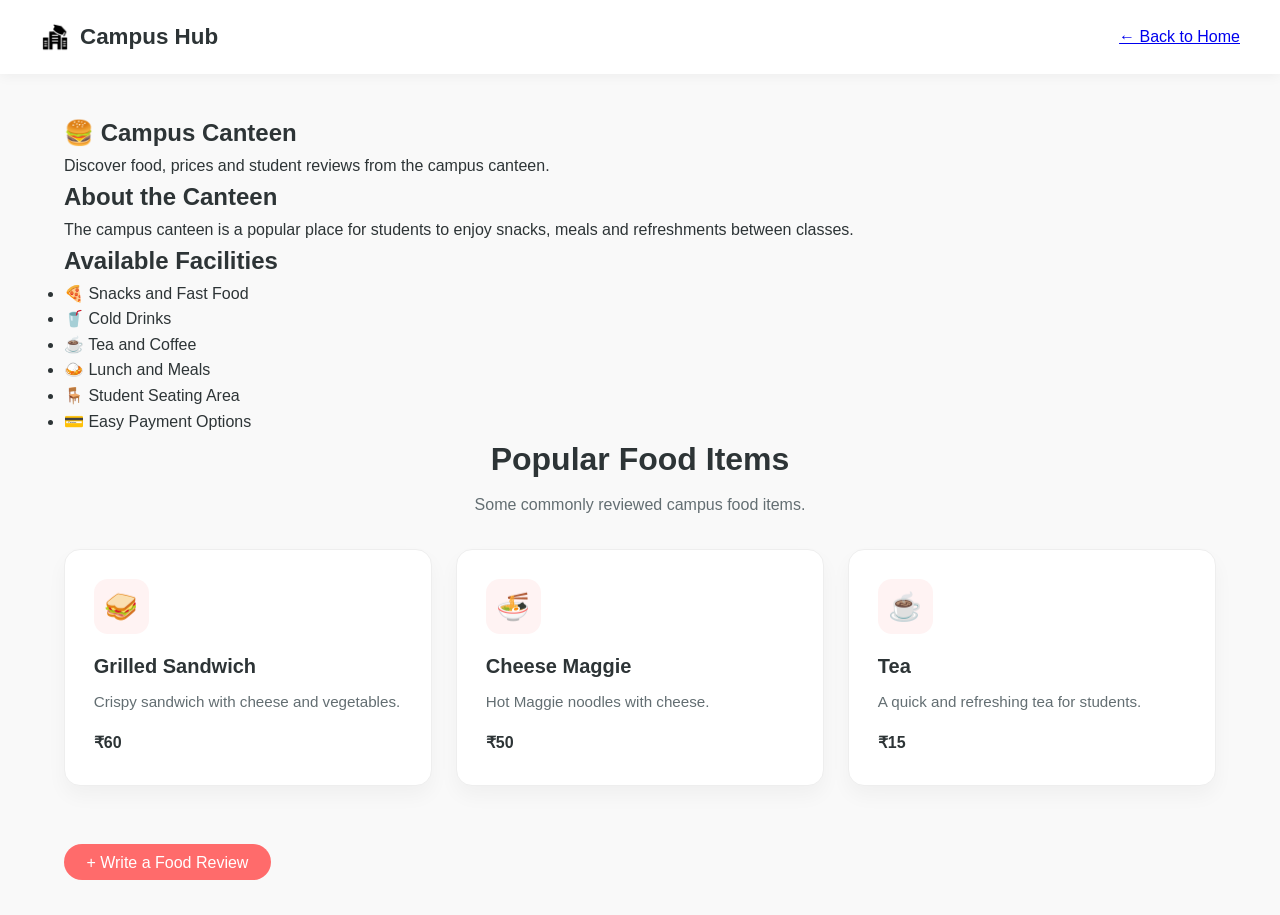
==== canteen.html @ 3b1620af "First commit" ====
<!DOCTYPE html>
<html lang="en">

<head>
    <meta charset="UTF-8">
    <meta name="viewport" content="width=device-width, initial-scale=1.0">

    <title>Canteen | Campus Hub</title>

    <link rel="stylesheet" href="style.css">
</head>

<body>

    <nav class="navbar">

        <div class="nav-container">

            <a href="index.html" class="logo">
                <img src="campus.png" alt="Campus Hub Logo">
                Campus Hub
            </a>

            <a href="index.html" class="back-link">
                ← Back to Home
            </a>

        </div>

    </nav>


    <main class="container">

        <section class="page-header">

            <h1>🍔 Campus Canteen</h1>

            <p>
                Discover food, prices and student reviews
                from the campus canteen.
            </p>

        </section>


        <section class="info-section">

            <div class="info-card">

                <h2>About the Canteen</h2>

                <p>
                    The campus canteen is a popular place for
                    students to enjoy snacks, meals and
                    refreshments between classes.
                </p>

            </div>


            <div class="info-card">

                <h2>Available Facilities</h2>

                <ul class="facility-list">

                    <li>🍕 Snacks and Fast Food</li>

                    <li>🥤 Cold Drinks</li>

                    <li>☕ Tea and Coffee</li>

                    <li>🍛 Lunch and Meals</li>

                    <li>🪑 Student Seating Area</li>

                    <li>💳 Easy Payment Options</li>

                </ul>

            </div>

        </section>


        <section class="food-section">

            <div class="section-heading">

                <h2>Popular Food Items</h2>

                <p>
                    Some commonly reviewed campus food items.
                </p>

            </div>


            <div class="location-grid">

                <div class="location-card">

                    <div class="location-icon">
                        🥪
                    </div>

                    <h3>Grilled Sandwich</h3>

                    <p>
                        Crispy sandwich with cheese and
                        vegetables.
                    </p>

                    <strong>₹60</strong>

                </div>


                <div class="location-card">

                    <div class="location-icon">
                        🍜
                    </div>

                    <h3>Cheese Maggie</h3>

                    <p>
                        Hot Maggie noodles with cheese.
                    </p>

                    <strong>₹50</strong>

                </div>


                <div class="location-card">

                    <div class="location-icon">
                        ☕
                    </div>

                    <h3>Tea</h3>

                    <p>
                        A quick and refreshing tea for
                        students.
                    </p>

                    <strong>₹15</strong>

                </div>

            </div>

        </section>


        <div class="page-button">

            <a href="add-review.html" class="add-btn">
                + Write a Food Review
            </a>

        </div>

    </main>

</body>

</html>
---- style.css ----
:root {
    --primary-color: #ff6b6b;
    --secondary-color: #4ecdc4;
    --text-dark: #2d3436;
    --text-light: #636e72;
    --bg-light: #f9f9f9;
    --white: #ffffff;
    --card-shadow: 0 10px 20px rgba(0, 0, 0, 0.04);
    --transition: all 0.3s ease;
}

* {
    margin: 0;
    padding: 0;
    box-sizing: border-box;
    font-family: Arial, sans-serif;
}

body {
    background-color: var(--bg-light);
    color: var(--text-dark);
    line-height: 1.6;
}

.navbar {
    background: #ffffff;
    padding: 1.2rem 2rem;
    box-shadow: 0 2px 12px rgba(0, 0, 0, 0.05);

    position: sticky;
    top: 0;
    z-index: 100;
}

.nav-container {
    max-width: 1200px;
    margin: 0 auto;

    display: flex;
    justify-content: space-between;
    align-items: center;
}

.logo {
    font-size: 1.4rem;
    font-weight: 700;
    color: var(--text-dark);
    text-decoration: none;
}

.add-btn {
    background-color: var(--primary-color);
    color: white;

    padding: 0.6rem 1.4rem;
    border-radius: 25px;

    font-weight: 500;
    text-decoration: none;

    transition: var(--transition);
}

.add-btn:hover {
    background-color: #ff5252;
    transform: translateY(-2px);
}


.container {
    max-width: 1200px;
    margin: 0 auto;
    padding: 2.5rem 1.5rem;
}

.hero-section {
    text-align: center;
    margin-bottom: 4rem;
}

.hero-section h1 {
    font-size: 2.6rem;
    margin-bottom: 0.6rem;
}

.hero-section p {
    color: var(--text-light);
    max-width: 600px;
    margin: 0 auto;
    font-size: 1.05rem;
}


.section-heading {
    text-align: center;
    margin-bottom: 2rem;
}

.section-heading h2 {
    font-size: 2rem;
    margin-bottom: 0.4rem;
}

.section-heading p {
    color: var(--text-light);
}


.campus-section {
    margin-bottom: 5rem;
}

.location-grid {
    display: grid;

    grid-template-columns: repeat(3, 1fr);

    gap: 1.5rem;
}

.location-card {
    background: var(--white);

    padding: 1.8rem;

    border-radius: 16px;

    box-shadow: var(--card-shadow);

    border: 1px solid #eeeeee;

    transition: var(--transition);
}

.location-card:hover {
    transform: translateY(-7px);

    box-shadow: 0 15px 30px rgba(0, 0, 0, 0.08);
}

.location-icon {
    width: 55px;
    height: 55px;

    display: flex;
    align-items: center;
    justify-content: center;

    background: #fff3f3;

    border-radius: 14px;

    font-size: 1.7rem;

    margin-bottom: 1rem;
}

.location-card h3 {
    font-size: 1.25rem;
    margin-bottom: 0.5rem;
}

.location-card p {
    color: var(--text-light);
    font-size: 0.95rem;
    margin-bottom: 1rem;
}

.explore-link {
    color: var(--primary-color);
    text-decoration: none;
    font-weight: 600;
}

.explore-link:hover {
    text-decoration: underline;
}


.student-section {
    margin-bottom: 5rem;
}

.student-review-grid {
    display: grid;

    grid-template-columns: repeat(3, 1fr);

    gap: 1.5rem;
}

.student-review {
    background: white;

    padding: 1.8rem;

    border-radius: 16px;

    box-shadow: var(--card-shadow);

    transition: var(--transition);
}

.student-review:hover {
    transform: translateY(-6px);

    box-shadow: 0 15px 30px rgba(0, 0, 0, 0.08);
}

.student-top {
    display: flex;
    align-items: center;

    gap: 1rem;

    margin-bottom: 1rem;
}

.student-avatar {
    width: 50px;
    height: 50px;

    border-radius: 50%;

    background: var(--secondary-color);

    color: white;

    display: flex;
    align-items: center;
    justify-content: center;

    font-weight: bold;
}

.student-top h3 {
    font-size: 1rem;
}

.student-top p {
    color: var(--text-light);
    font-size: 0.8rem;
}

.student-stars {
    margin-bottom: 1rem;
}

.student-message {
    color: #4a5568;
    font-size: 0.95rem;
}


.food-section {
    margin-bottom: 4rem;
}

.reviews-grid {
    display: grid;

    grid-template-columns: repeat(3, 1fr);

    gap: 2rem;
}

.review-card {
    background: #ffffff;

    border-radius: 16px;

    padding: 1.6rem;

    box-shadow: var(--card-shadow);

    transition: var(--transition);

    border: 1px solid #eeeeee;

    display: flex;
    flex-direction: column;
}

.review-card:hover {
    transform: translateY(-6px);

    box-shadow: 0 15px 30px rgba(0, 0, 0, 0.08);
}

.review-card h3 {
    font-size: 1.25rem;

    margin-bottom: 0.4rem;

    display: flex;

    justify-content: space-between;

    align-items: center;

    gap: 10px;
}

.price-tag {
    background-color: rgba(78, 205, 196, 0.12);

    color: #2b7a74;

    padding: 0.2rem 0.7rem;

    border-radius: 20px;

    font-size: 0.85rem;

    font-weight: 600;

    white-space: nowrap;
}

.meta-info {
    font-size: 0.85rem;

    color: var(--text-light);

    margin-bottom: 0.8rem;
}

.stars {
    font-size: 1rem;

    margin-bottom: 1.2rem;
}

.review-desc {
    color: #4a5568;

    font-size: 0.95rem;

    line-height: 1.6;

    margin-bottom: 1.6rem;

    flex-grow: 1;
}

.delete-btn {
    background-color: #fff5f5;

    color: #e53e3e;

    border: none;

    padding: 0.5rem 1.1rem;

    border-radius: 8px;

    cursor: pointer;

    font-weight: 500;

    align-self: flex-start;
}

.delete-btn:hover {
    background-color: #e53e3e;
    color: white;
}

.no-reviews {
    grid-column: 1 / -1;

    text-align: center;

    color: var(--text-light);

    padding: 4rem 2rem;

    background: white;

    border-radius: 16px;

    border: 2px dashed #e2e8f0;
}


.form-wrapper {
    background: white;

    padding: 2.5rem;

    border-radius: 16px;

    box-shadow: var(--card-shadow);

    max-width: 580px;

    margin: 0 auto;
}

.form-wrapper h2 {
    font-size: 1.6rem;

    margin-bottom: 0.3rem;
}

.form-subtitle {
    color: var(--text-light);

    font-size: 0.9rem;

    margin-bottom: 2rem;
}

label {
    display: block;

    margin-top: 1.2rem;

    font-weight: 500;

    font-size: 0.9rem;

    margin-bottom: 0.4rem;
}

input,
select,
textarea {
    width: 100%;

    padding: 0.8rem 1rem;

    border: 1px solid #e2e8f0;

    border-radius: 8px;

    font-size: 0.95rem;

    outline: none;
}

input:focus,
select:focus,
textarea:focus {
    border-color: var(--primary-color);
}

textarea {
    height: 110px;

    resize: vertical;
}

form button {
    width: 100%;

    background-color: var(--primary-color);

    color: white;

    border: none;

    padding: 0.9rem;

    border-radius: 8px;

    font-size: 1rem;

    font-weight: 600;

    margin-top: 2rem;

    cursor: pointer;
}

form button:hover {
    background-color: #ff5252;
}


@media (max-width: 900px) {

    .location-grid,
    .student-review-grid,
    .reviews-grid {
        grid-template-columns: repeat(2, 1fr);
    }

}


@media (max-width: 600px) {

    .navbar {
        padding: 1rem;
    }

    .logo {
        font-size: 1.1rem;
    }

    .add-btn {
        padding: 0.5rem 0.8rem;
        font-size: 0.85rem;
    }

    .hero-section h1 {
        font-size: 2rem;
    }

    .location-grid,
    .student-review-grid,
    .reviews-grid {
        grid-template-columns: 1fr;
    }

    .container {
        padding: 2rem 1rem;
    }

}

.logo {
    display: flex;
    align-items: center;
    gap: 10px;
    text-decoration: none;
}

.logo img {
    width: 30px;
    height: 30px;
    object-fit: contain;
}
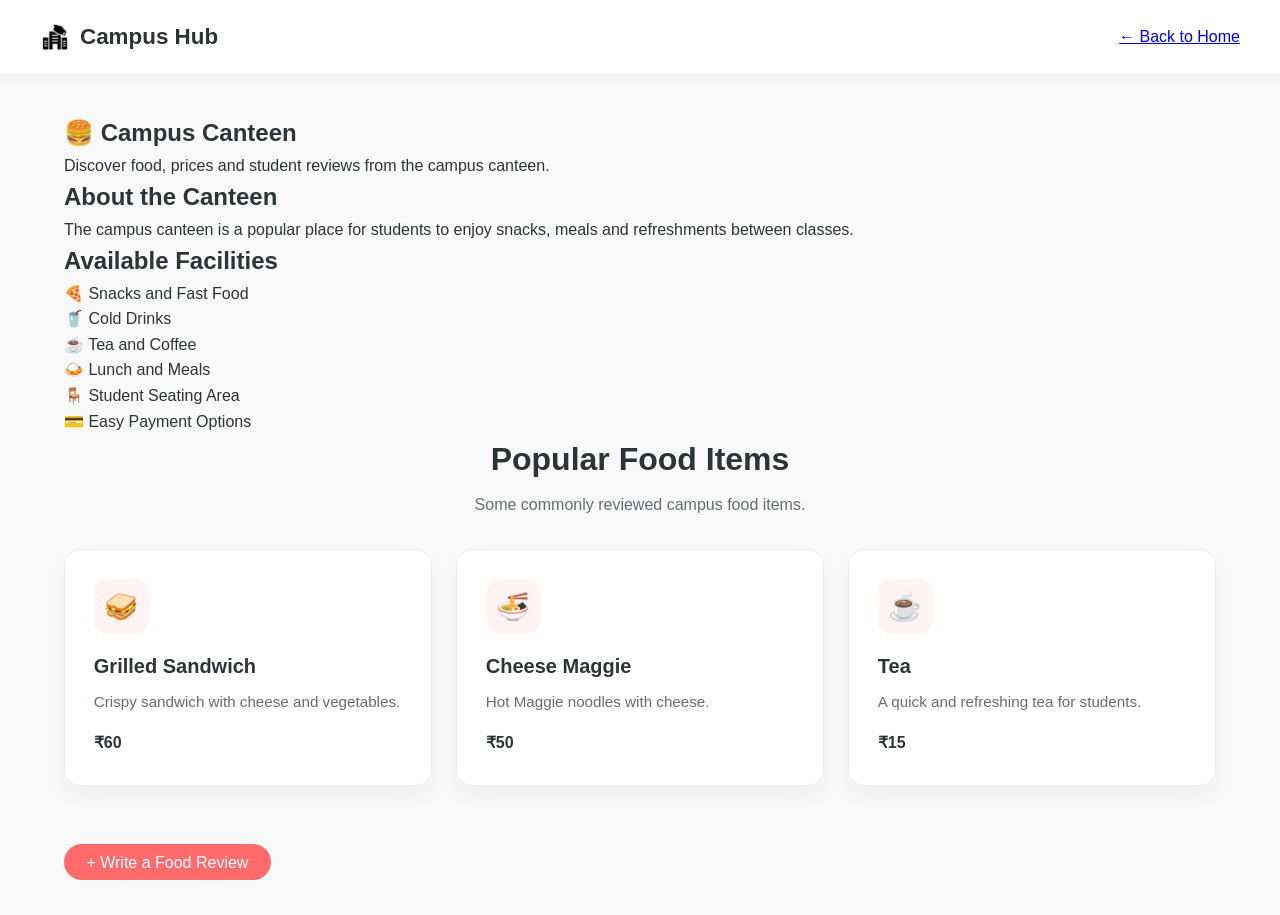
==== commit 40922e99: "modified the bullets" ====
--- a/canteen.html
+++ b/canteen.html
@@ -63,7 +63,7 @@
 
                 <h2>Available Facilities</h2>
 
-                <ul class="facility-list">
+                <ul class="facility-list" style="list-style-type: none;">
 
                     <li>🍕 Snacks and Fast Food</li>
 
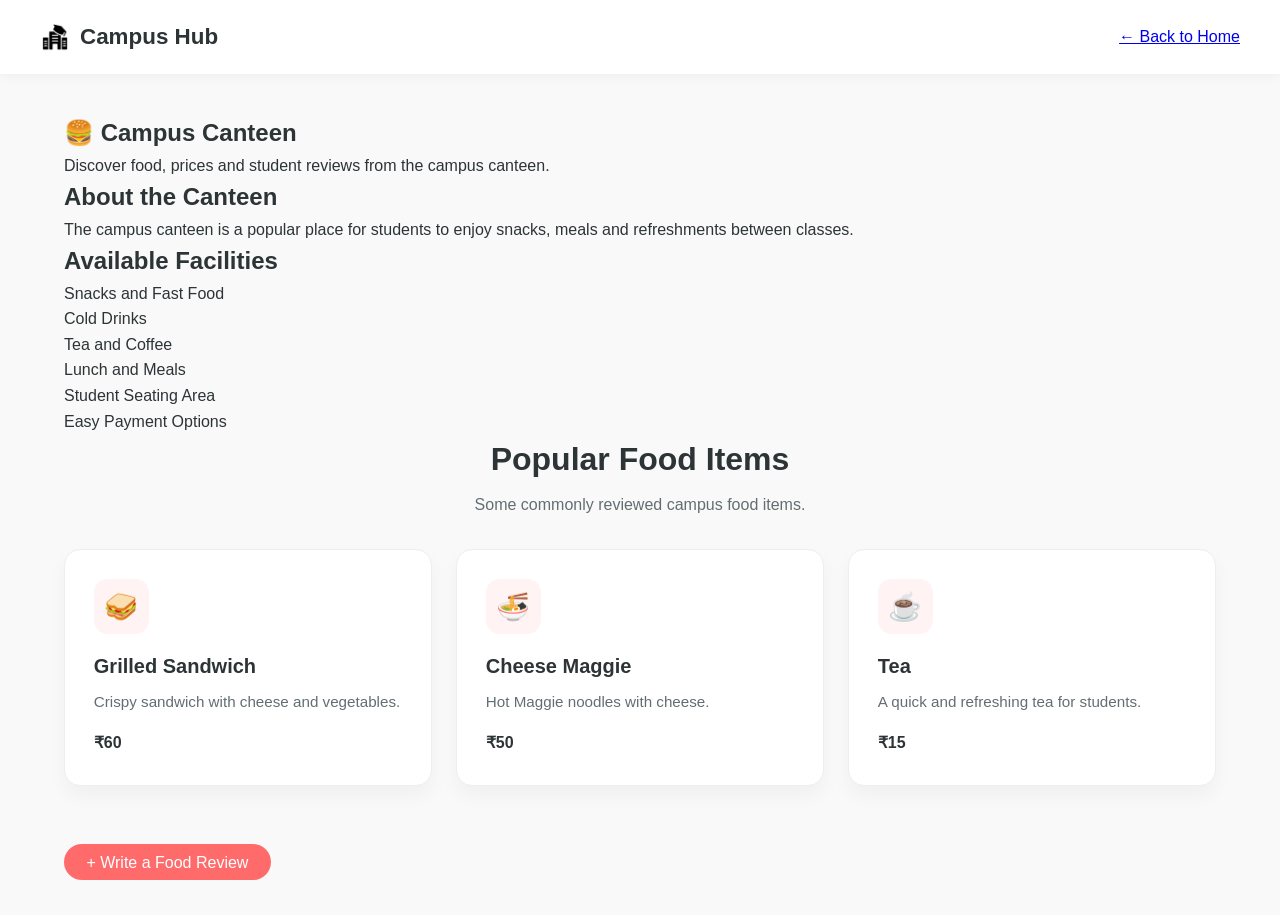
==== commit 9df21894: "Change facility list from unordered to ordered" ====
--- a/canteen.html
+++ b/canteen.html
@@ -63,21 +63,21 @@
 
                 <h2>Available Facilities</h2>
 
-                <ul class="facility-list" style="list-style-type: none;">
+                <ol class="facility-list" style="list-style-type: none;">
 
-                    <li>🍕 Snacks and Fast Food</li>
+                    <li>Snacks and Fast Food</li>
 
-                    <li>🥤 Cold Drinks</li>
+                    <li>Cold Drinks</li>
 
-                    <li>☕ Tea and Coffee</li>
+                    <li>Tea and Coffee</li>
 
-                    <li>🍛 Lunch and Meals</li>
+                    <li>Lunch and Meals</li>
 
-                    <li>🪑 Student Seating Area</li>
+                    <li>Student Seating Area</li>
 
-                    <li>💳 Easy Payment Options</li>
+                    <li>Easy Payment Options</li>
 
-                </ul>
+                </ol>
 
             </div>
 
@@ -168,4 +168,4 @@
 
 </body>
 
-</html>+</html>
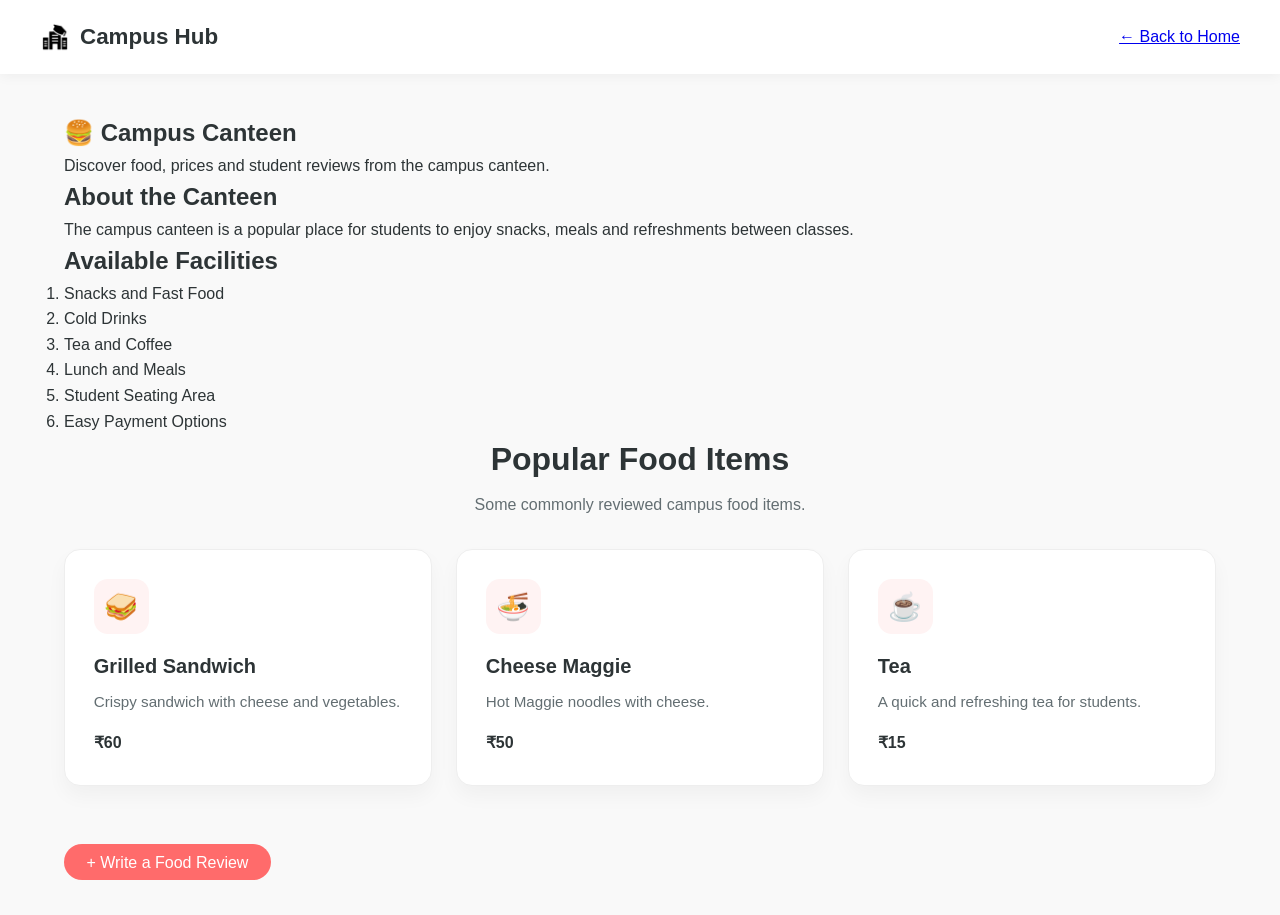
==== commit 97671c8c: "Remove inline style from facility list" ====
--- a/canteen.html
+++ b/canteen.html
@@ -63,7 +63,7 @@
 
                 <h2>Available Facilities</h2>
 
-                <ol class="facility-list" style="list-style-type: none;">
+                <ol class="facility-list">
 
                     <li>Snacks and Fast Food</li>
 
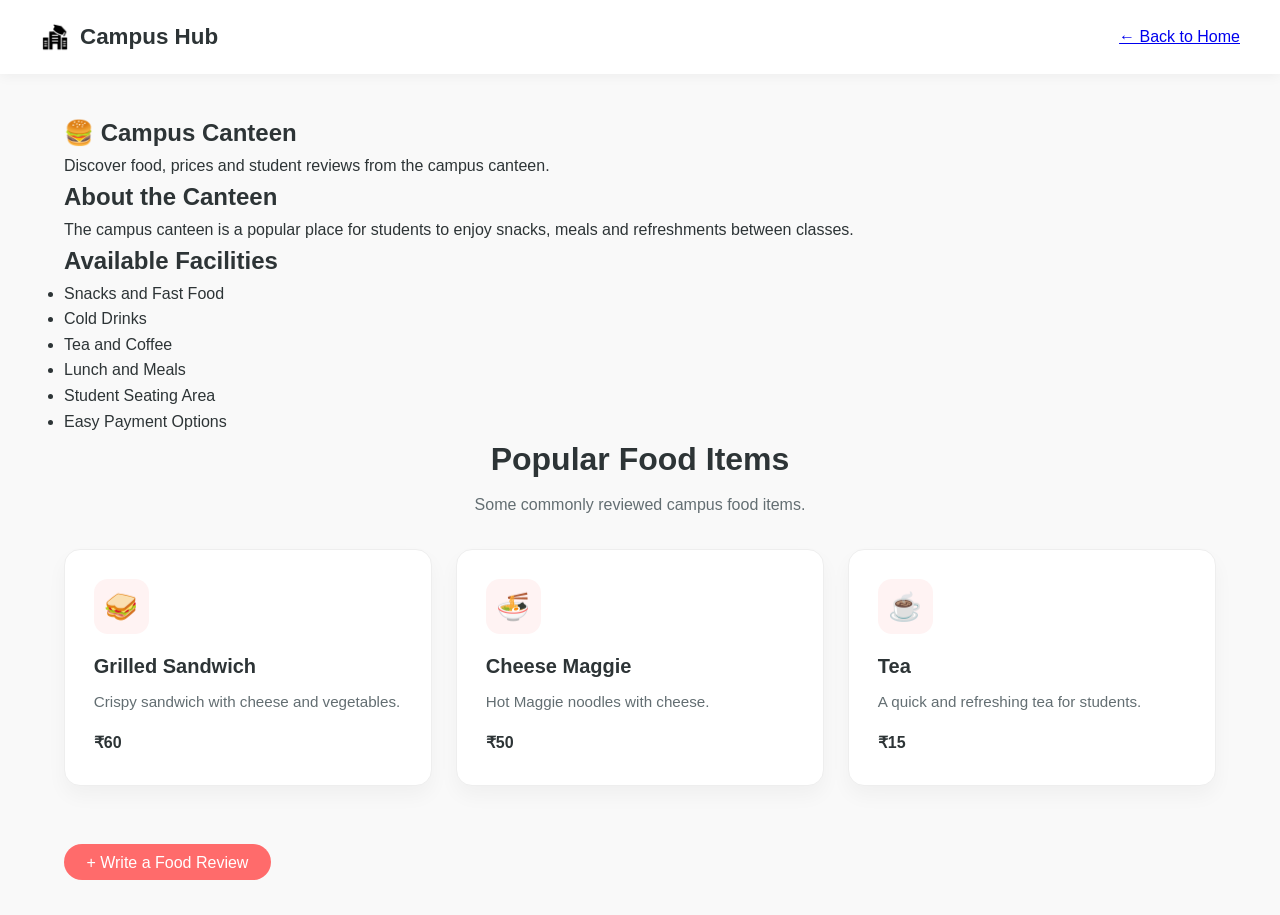
==== commit c3295e5e: "Change facility list from ol to ul in canteen.html" ====
--- a/canteen.html
+++ b/canteen.html
@@ -63,7 +63,7 @@
 
                 <h2>Available Facilities</h2>
 
-                <ol class="facility-list">
+                <ul class="facility-list">
 
                     <li>Snacks and Fast Food</li>
 
@@ -77,7 +77,7 @@
 
                     <li>Easy Payment Options</li>
 
-                </ol>
+                </ul>
 
             </div>
 
